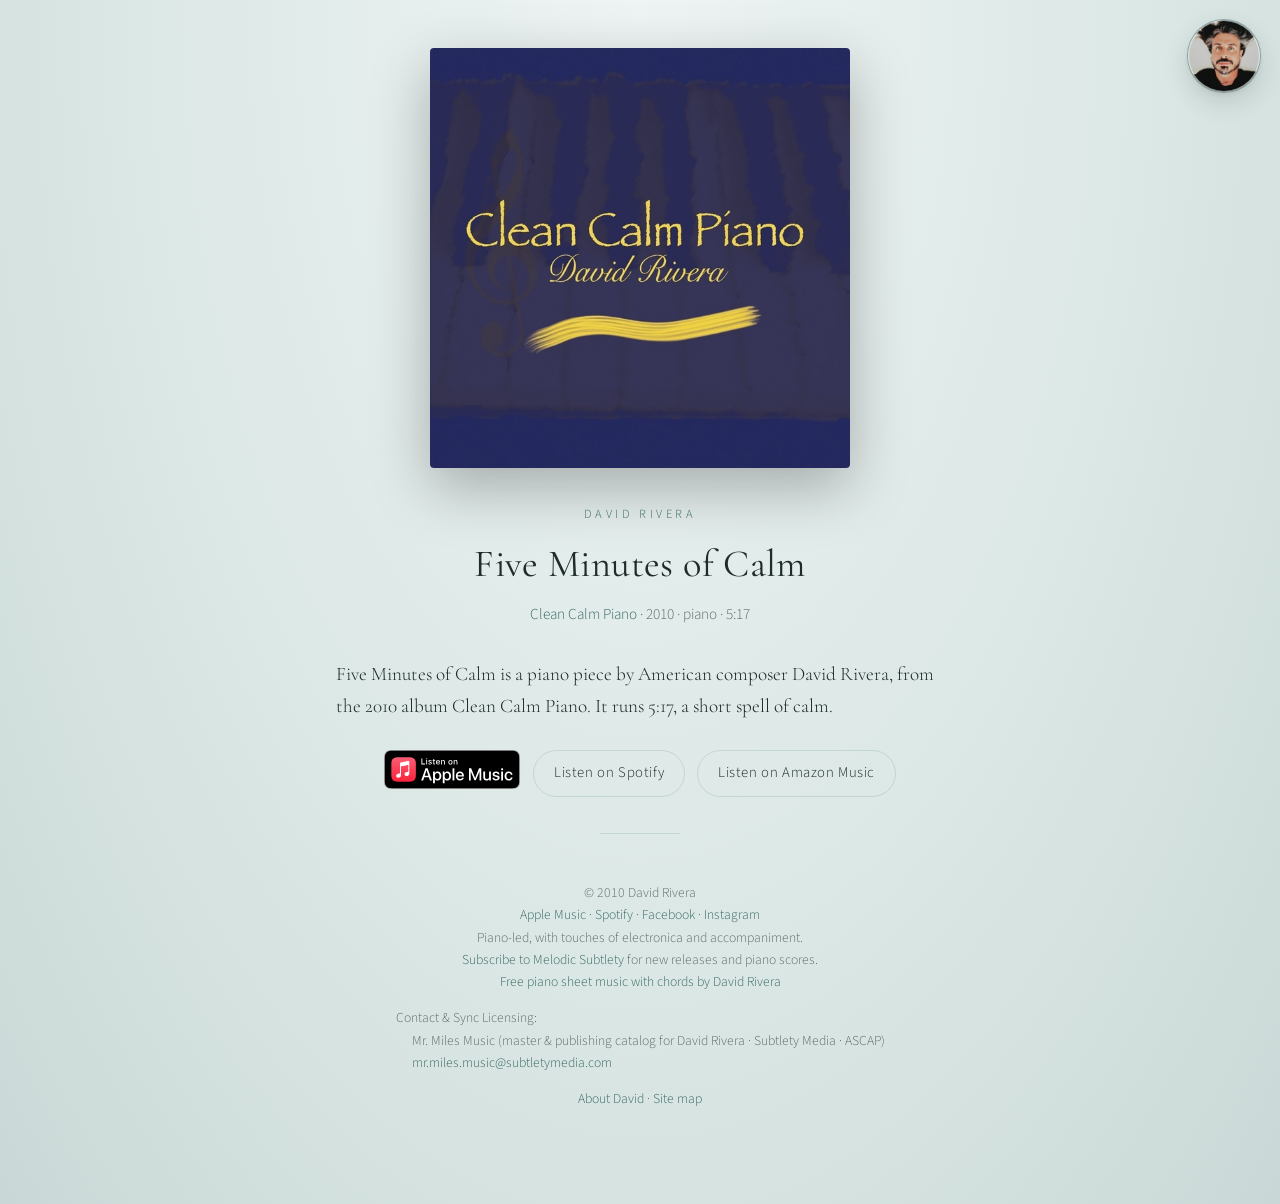
==== five-minutes-of-calm/index.html @ fc0b4970 "Add song pages for four Clean Calm Piano tracks Give Stormless Sea, Five Minutes of Calm, Misty Bree" ====
<!DOCTYPE html>
<html lang="en">
<head>
<meta charset="utf-8">
<link rel="sitemap" type="application/xml" title="Sitemap" href="/sitemap.xml">
<meta name="viewport" content="width=device-width, initial-scale=1">
<link rel="icon" href="/favicon.ico" sizes="any">
<link rel="icon" href="/favicon.svg" type="image/svg+xml">
<link rel="icon" type="image/png" sizes="32x32" href="/favicon-32.png">
<link rel="apple-touch-icon" href="/apple-touch-icon.png">
<title>Five Minutes of Calm · David Rivera · Clean Calm Piano</title>
<meta name="description" content="Five Minutes of Calm is a piano piece by American composer David Rivera, from the 2010 album Clean Calm Piano. It runs 5:17, a short spell of calm.">
<link rel="canonical" href="https://cleancalmpiano.com/five-minutes-of-calm/">
<meta property="og:type" content="music.song">
<meta property="og:site_name" content="David Rivera">
<meta property="og:title" content="Five Minutes of Calm · David Rivera · Clean Calm Piano">
<meta property="og:description" content="Five Minutes of Calm is a piano piece by American composer David Rivera, from the 2010 album Clean Calm Piano. It runs 5:17, a short spell of calm.">
<meta property="og:url" content="https://cleancalmpiano.com/five-minutes-of-calm/">
<meta property="og:image" content="https://cleancalmpiano.com/assets/clean-calm-piano-cover.jpg">
<meta property="og:image:width" content="600">
<meta property="og:image:height" content="600">
<meta property="og:image:alt" content="Cover of Clean Calm Piano by David Rivera: gold title over dark blue piano keys">
<meta property="music:musician" content="https://open.spotify.com/artist/5qoC4NXvjfV3cylbXALzV3">
<meta name="twitter:card" content="summary_large_image">
<meta name="twitter:title" content="Five Minutes of Calm · David Rivera · Clean Calm Piano">
<meta name="twitter:description" content="Five Minutes of Calm is a piano piece by American composer David Rivera, from the 2010 album Clean Calm Piano. It runs 5:17, a short spell of calm.">
<meta name="twitter:image" content="https://cleancalmpiano.com/assets/clean-calm-piano-cover.jpg">
<meta name="twitter:image:alt" content="Cover of Clean Calm Piano by David Rivera: gold title over dark blue piano keys">
<script type="application/ld+json">
{
  "@context": "https://schema.org",
  "@type": "MusicRecording",
  "@id": "https://cleancalmpiano.com/five-minutes-of-calm/#recording",
  "name": "Five Minutes of Calm",
  "url": "https://cleancalmpiano.com/five-minutes-of-calm/",
  "duration": "PT5M17S",
  "position": 11,
  "description": "Five Minutes of Calm is a piano piece by American composer David Rivera, from the 2010 album Clean Calm Piano. It runs 5:17, a short spell of calm.",
  "image": "https://cleancalmpiano.com/assets/clean-calm-piano-cover.jpg",
  "byArtist": {
    "@type": "Person",
    "@id": "https://lackadaisicalperfection.com/about/#david-rivera",
    "name": "David Rivera"
  },
  "inAlbum": {
    "@type": "MusicAlbum",
    "name": "Clean Calm Piano",
    "url": "https://cleancalmpiano.com/"
  }
}
</script>
<link rel="preconnect" href="https://fonts.googleapis.com">
<link rel="preconnect" href="https://fonts.gstatic.com" crossorigin>
<link href="https://fonts.googleapis.com/css2?family=Cormorant+Garamond:ital,wght@0,400;0,500;1,400&family=Source+Sans+3:wght@300;400;500&display=swap" rel="stylesheet">
<style>
  :root {
    --bg1: #eef4f3;
    --bg2: #dce8e6;
    --bg3: #c9d8d6;
    --ink: #1e2c2a;
    --mute: #5d6e6c;
    --glow: #3a6b66;
    --line: rgba(58,107,102,0.16);
  }
  * { box-sizing: border-box; }
  html, body { margin: 0; padding: 0; }
  body {
    background: radial-gradient(ellipse at 50% 0%, var(--bg1) 0%, var(--bg2) 55%, var(--bg3) 100%);
    color: var(--ink);
    font-family: "Source Sans 3", sans-serif;
    font-weight: 300;
    line-height: 1.65;
    min-height: 100vh;
  }
  main { max-width: 720px; margin: 0 auto; padding: 48px 24px 80px; }
  .cover {
    display: block; width: min(420px, 100%); margin: 0 auto 36px;
    border-radius: 4px; box-shadow: 0 20px 60px rgba(0,0,0,0.28);
  }
  h1 {
    font-family: "Cormorant Garamond", serif; font-weight: 400;
    font-size: clamp(1.8rem, 4vw, 2.4rem); text-align: center;
    margin: 0 0 6px; letter-spacing: 0.01em;
  }
  .byline {
    text-align: center; letter-spacing: 0.28em; text-transform: uppercase;
    font-size: 0.78rem; color: var(--glow); margin: 0 0 8px;
  }
  .year { text-align: center; color: var(--mute); font-size: 0.95rem; margin: 0 0 32px; }
  .year a { color: var(--glow); text-decoration: none; }
  .year a:hover { text-decoration: underline; }
  .year a:focus-visible { outline: 2px solid var(--glow); outline-offset: 3px; }
  .album-note {
    font-family: "Cormorant Garamond", serif; font-size: 1.2rem;
    max-width: 38rem; margin: 0 auto 28px;
  }
  .rule { border: 0; border-top: 1px solid var(--line); width: 80px; margin: 36px auto; }
  .actions { display: flex; flex-wrap: wrap; gap: 12px; justify-content: center; margin: 8px 0 36px; }
  .apple-badge { display: inline-block; line-height: 0; }
  .apple-badge img { height: 40px; width: auto; vertical-align: middle; }
  .btn {
    display: inline-block; padding: 10px 20px; border: 1px solid var(--line);
    border-radius: 999px; color: var(--ink); text-decoration: none;
    letter-spacing: 0.04em; font-size: 0.92rem;
  }
  .btn:hover { border-color: var(--glow); }
  footer { text-align: center; color: var(--mute); font-size: 0.85rem; margin-top: 48px; }
  footer a { color: var(--glow); text-decoration: none; }
  .footer-contact {
    display: block;
    width: max-content;
    max-width: 100%;
    margin: 0.85rem auto 0;
    text-align: left;
  }
  .footer-contact p { margin: 0; padding-left: 1rem; }
</style>
<link rel="stylesheet" href="/assets/site-nav.css">
<script src="/assets/site-nav.js" defer></script>
<!-- Meta Pixel Code -->
<script>
!function(f,b,e,v,n,t,s)
{if(f.fbq)return;n=f.fbq=function(){n.callMethod?
n.callMethod.apply(n,arguments):n.queue.push(arguments)};
if(!f._fbq)f._fbq=n;n.push=n;n.loaded=!0;n.version='2.0';
n.queue=[];t=b.createElement(e);t.async=!0;
t.src=v;s=b.getElementsByTagName(e)[0];
s.parentNode.insertBefore(t,s)}(window, document,'script',
'https://connect.facebook.net/en_US/fbevents.js');
fbq('init', '257777058255900');
fbq('track', 'PageView');
</script>
<noscript><img height="1" width="1" alt="" style="display:none"
src="https://www.facebook.com/tr?id=257777058255900&ev=PageView&noscript=1"
/></noscript>
<!-- End Meta Pixel Code -->
</head>
<body>
<a class="skip-link" href="#content">Skip to content</a>
<main id="content">
  <img class="cover" src="/assets/clean-calm-piano-cover.jpg" alt="Cover of Clean Calm Piano by David Rivera: gold title over dark blue piano keys">
  <p class="byline">David Rivera</p>
  <h1>Five Minutes of Calm</h1>
  <p class="year"><a href="/">Clean Calm Piano</a> · 2010 · piano · 5:17</p>
  <p class="album-note">Five Minutes of Calm is a piano piece by American composer David Rivera, from the 2010 album Clean Calm Piano. It runs 5:17, a short spell of calm.</p>
  <div class="actions">
    <a class="apple-badge" href="https://music.apple.com/us/album/clean-calm-piano/409062605?ls=1" target="_blank" rel="noopener"><img src="/listen-on-apple-music.svg" alt="Listen on Apple Music" height="40"></a>
    <a class="btn" href="https://open.spotify.com/album/0KD95YpNKPaDFf7gcsVfus" target="_blank" rel="noopener">Listen on Spotify</a>
    <a class="btn" href="https://music.amazon.com/albums/B004FZR9SC" target="_blank" rel="noopener">Listen on Amazon Music</a>
  </div>
  <hr class="rule">
  <footer>
    © 2010 David Rivera
    <br>
    <a href="https://music.apple.com/us/artist/david-rivera/1325691064?ls=1" target="_blank" rel="noopener">Apple Music</a>
    ·
    <a href="https://open.spotify.com/artist/5qoC4NXvjfV3cylbXALzV3" target="_blank" rel="noopener">Spotify</a>
    ·
    <a href="https://www.facebook.com/pianoincolors" target="_blank" rel="noopener" aria-label="David and his Piano on Facebook">Facebook</a>
    ·
    <a href="https://www.instagram.com/pianodavid1492/" target="_blank" rel="noopener" aria-label="David Rivera on Instagram">Instagram</a><br>
    Piano-led, with touches of electronica and accompaniment.
    <br>
    <a href="https://lackadaisicalperfection.com/subscribe/">Subscribe to Melodic Subtlety</a> for new releases and piano scores.
    <br>
    <a href="https://lackadaisicalperfection.com/scores/">Free piano sheet music with chords by David Rivera</a>
    <div class="footer-contact">
      Contact &amp; Sync Licensing:
      <p>Mr. Miles Music (master &amp; publishing catalog for David Rivera · Subtlety Media · ASCAP)</p>
      <p><a href="mailto:mr.miles.music@subtletymedia.com">mr.miles.music@subtletymedia.com</a></p>
    </div>
    <p class="footer-stores"><a href="https://lackadaisicalperfection.com/about/">About David</a> · <a href="/sitemap/">Site map</a></p>
  </footer>
</main>
<!-- GoatCounter: privacy-friendly page view + score-download counts (no cookies). -->
<script>window.goatcounter = {path: function(p) { return location.host + p }}</script>
<script data-goatcounter="https://subtletymedia.goatcounter.com/count" async src="https://gc.zgo.at/count.js"></script>
</body>
</html>
---- assets/site-nav.css ----
/* Photo button and page menu. Colors follow this album page. */
:root {
  --nav-ink: var(--ink, #1e2c2a);
  --nav-glow: var(--glow, #3a6b66);
  --nav-paper: #f7fbfa;
  --nav-line: rgba(58, 107, 102, 0.28);
  --nav-size: 72px;
  --nav-inset: 20px;
}

.nav-toggle {
  position: fixed;
  z-index: 40;
  top: max(var(--nav-inset), env(safe-area-inset-top, 0px));
  right: max(var(--nav-inset), env(safe-area-inset-right, 0px));
  width: var(--nav-size);
  height: var(--nav-size);
  margin: 0;
  padding: 0;
  border: 0;
  border-radius: 50%;
  background: var(--bg2, #dce8e6);
  cursor: pointer;
  overflow: hidden;
  touch-action: manipulation;
  -webkit-tap-highlight-color: transparent;
  box-shadow:
    0 10px 26px rgba(30, 44, 42, 0.16),
    0 2px 6px rgba(30, 44, 42, 0.08),
    0 0 0 1px rgba(58, 107, 102, 0.45);
  transition: box-shadow 0.28s ease;
}

.nav-toggle img {
  display: block;
  width: 100%;
  height: 100%;
  object-fit: cover;
  border-radius: 50%;
}

.nav-toggle::after {
  content: "";
  position: absolute;
  inset: 0;
  border-radius: 50%;
  pointer-events: none;
  box-shadow: inset 0 0 0 1px rgba(255, 255, 255, 0.55);
}

.nav-toggle:hover {
  box-shadow:
    0 12px 30px rgba(30, 44, 42, 0.2),
    0 2px 6px rgba(30, 44, 42, 0.1),
    0 0 0 1px rgba(58, 107, 102, 0.72);
}

.nav-toggle[aria-expanded="true"] {
  box-shadow:
    0 10px 26px rgba(30, 44, 42, 0.16),
    0 2px 6px rgba(30, 44, 42, 0.08),
    0 0 0 1px rgba(58, 107, 102, 0.9);
}

.nav-toggle:focus {
  outline: none;
}

.nav-toggle:focus-visible {
  outline: 2px solid var(--nav-glow);
  outline-offset: 4px;
}

.site-menu {
  position: fixed;
  z-index: 39;
  top: calc(max(var(--nav-inset), env(safe-area-inset-top, 0px)) + var(--nav-size) + 14px);
  right: max(var(--nav-inset), env(safe-area-inset-right, 0px));
  width: min(17.5rem, calc(100vw - 28px - env(safe-area-inset-left, 0px) - env(safe-area-inset-right, 0px)));
  max-height: calc(100vh - var(--nav-size) - var(--nav-inset) - 36px);
  max-height: calc(100dvh - var(--nav-size) - var(--nav-inset) - 36px - env(safe-area-inset-bottom, 0px));
  margin: 0;
  padding: 0;
  overflow: auto;
  overscroll-behavior: contain;
  background: rgba(247, 251, 250, 0.96);
  border: 1px solid var(--nav-line);
  border-radius: 10px;
  box-shadow: 0 16px 40px rgba(30, 44, 42, 0.12);
  backdrop-filter: blur(12px);
  -webkit-backdrop-filter: blur(12px);
  opacity: 0;
  transform: translateY(-8px);
  transition: opacity 0.28s ease, transform 0.28s ease;
}

.site-menu ul {
  list-style: none;
  margin: 0;
  padding: 0.45rem 0;
}

.site-menu.is-open {
  opacity: 1;
  transform: translateY(0);
}

.site-menu a {
  display: block;
  padding: 0.72rem 1.35rem;
  color: var(--nav-ink);
  font-family: "Cormorant Garamond", "Palatino Linotype", Palatino, Georgia, serif;
  font-size: 1.4rem;
  font-weight: 400;
  letter-spacing: 0.01em;
  line-height: 1.25;
  text-decoration: none;
}

.site-menu a:hover {
  color: var(--nav-glow);
  background: rgba(58, 107, 102, 0.06);
}

.site-menu a:focus {
  outline: none;
}

.site-menu a:focus-visible {
  outline: 2px solid var(--nav-glow);
  outline-offset: -3px;
  color: var(--nav-glow);
}

@media (max-width: 760px) {
  :root {
    --nav-size: 64px;
    --nav-inset: 14px;
  }

  body > main {
    padding-top: calc(var(--nav-size) + var(--nav-inset) + 18px);
  }
}

.menu-albums {
  border-top: 1px solid var(--nav-line);
  padding-bottom: 0.35rem;
}

.menu-albums h2 {
  margin: 0;
  padding: 0.7rem 1rem 0.2rem;
  font-family: "Source Sans 3", sans-serif;
  font-size: 0.72rem;
  font-weight: 400;
  letter-spacing: 0.2em;
  text-transform: uppercase;
  line-height: 1.4;
  color: var(--mute, #5d6e6c);
}

.menu-albums ul {
  padding-top: 0.15rem;
  padding-bottom: 0.35rem;
}

.site-menu .menu-albums a,
.site-menu .menu-albums .is-here {
  display: flex;
  align-items: center;
  gap: 0.7rem;
  box-sizing: border-box;
  padding: 0.38rem 1rem;
  color: var(--nav-ink);
  font-family: "Cormorant Garamond", "Palatino Linotype", Palatino, Georgia, serif;
  font-size: 1.12rem;
  font-weight: 400;
  letter-spacing: 0.01em;
  line-height: 1.2;
}

.site-menu .menu-albums .is-here {
  color: var(--mute, #5d6e6c);
}

.menu-albums img {
  width: 48px;
  height: 48px;
  flex: 0 0 48px;
  object-fit: cover;
  border-radius: 2px;
  box-shadow: 0 0 0 1px rgba(58, 107, 102, 0.2);
}

.menu-albums .is-here img {
  opacity: 0.78;
}

.menu-albums .album-copy {
  min-width: 0;
}

.menu-albums .album-title,
.menu-albums .album-here {
  display: block;
}

.menu-albums .album-here {
  margin-top: 0.12rem;
  font-family: "Source Sans 3", sans-serif;
  font-size: 0.72rem;
  font-weight: 400;
  letter-spacing: 0.04em;
  line-height: 1.3;
  color: var(--mute, #5d6e6c);
}

@media (max-width: 760px) {
  .site-menu {
    width: min(24rem, calc(100vw - 28px - env(safe-area-inset-left, 0px) - env(safe-area-inset-right, 0px)));
  }

  .menu-albums ul {
    display: grid;
    grid-template-columns: 1fr 1fr;
    gap: 0.85rem 0.7rem;
    padding: 0.35rem 0.9rem 0.75rem;
  }

  .site-menu .menu-albums a,
  .site-menu .menu-albums .is-here {
    flex-direction: column;
    align-items: flex-start;
    gap: 0.4rem;
    width: 100%;
    padding: 0;
    font-size: 1.05rem;
  }
}

@media (prefers-reduced-motion: reduce) {
  .nav-toggle,
  .site-menu {
    transition: none;
  }

  .site-menu {
    transform: none;
  }
}

/* Off-screen until focused, then fixed, so it never shifts the cover. */
.skip-link {
  position: absolute;
  width: 1px;
  height: 1px;
  padding: 0;
  margin: -1px;
  overflow: hidden;
  clip: rect(0, 0, 0, 0);
  white-space: nowrap;
  border: 0;
}
.skip-link:focus {
  position: fixed;
  z-index: 50;
  top: 12px;
  left: 12px;
  width: auto;
  height: auto;
  margin: 0;
  padding: 0.55rem 0.9rem;
  overflow: visible;
  clip: auto;
  background: var(--nav-glow);
  color: var(--nav-paper, #fff);
  font-family: "Source Sans 3", sans-serif;
  font-size: 0.95rem;
  font-weight: 500;
  line-height: 1.2;
  text-decoration: none;
  border-radius: 4px;
}
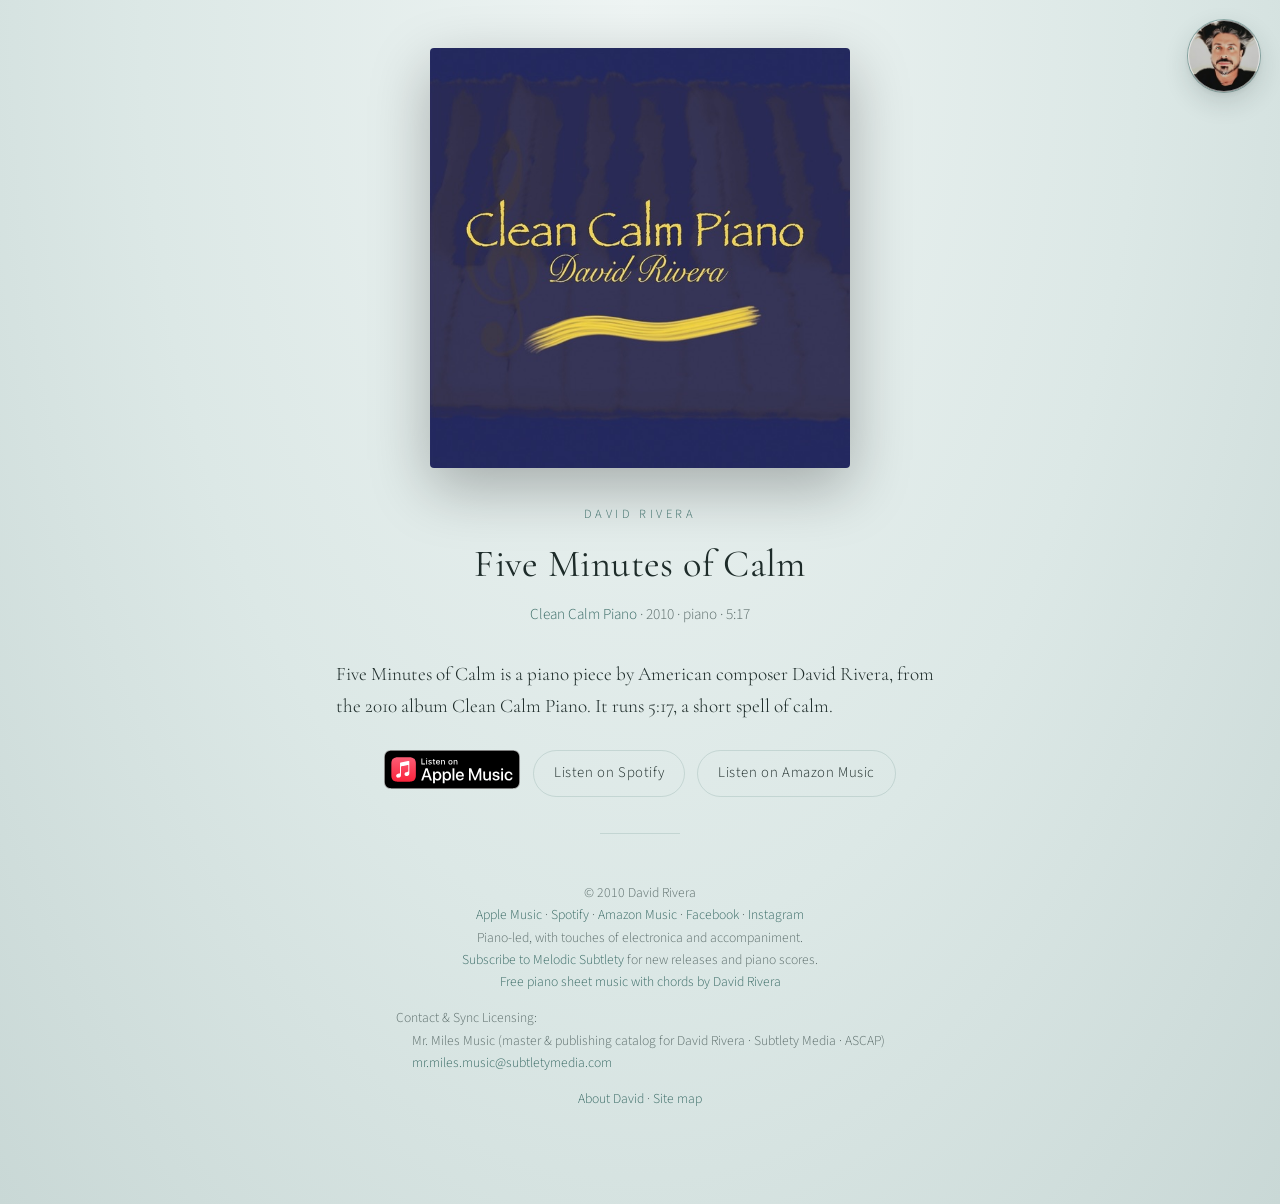
==== commit 2e1e9db6: "Reserve image space and add David Rivera's Amazon Music page Give the album cover and the Apple Musi" ====
--- a/five-minutes-of-calm/index.html
+++ b/five-minutes-of-calm/index.html
@@ -74,7 +74,8 @@
   }
   main { max-width: 720px; margin: 0 auto; padding: 48px 24px 80px; }
   .cover {
-    display: block; width: min(420px, 100%); margin: 0 auto 36px;
+    display: block; width: min(420px, 100%); height: auto; aspect-ratio: 1 / 1;
+    margin: 0 auto 36px;
     border-radius: 4px; box-shadow: 0 20px 60px rgba(0,0,0,0.28);
   }
   h1 {
@@ -97,7 +98,7 @@
   .rule { border: 0; border-top: 1px solid var(--line); width: 80px; margin: 36px auto; }
   .actions { display: flex; flex-wrap: wrap; gap: 12px; justify-content: center; margin: 8px 0 36px; }
   .apple-badge { display: inline-block; line-height: 0; }
-  .apple-badge img { height: 40px; width: auto; vertical-align: middle; }
+  .apple-badge img { height: 40px; width: auto; aspect-ratio: 140.62 / 41; vertical-align: middle; }
   .btn {
     display: inline-block; padding: 10px 20px; border: 1px solid var(--line);
     border-radius: 999px; color: var(--ink); text-decoration: none;
@@ -138,13 +139,13 @@
 <body>
 <a class="skip-link" href="#content">Skip to content</a>
 <main id="content">
-  <img class="cover" src="/assets/clean-calm-piano-cover.jpg" alt="Cover of Clean Calm Piano by David Rivera: gold title over dark blue piano keys">
+  <img class="cover" src="/assets/clean-calm-piano-cover.jpg" width="600" height="600" alt="Cover of Clean Calm Piano by David Rivera: gold title over dark blue piano keys">
   <p class="byline">David Rivera</p>
   <h1>Five Minutes of Calm</h1>
   <p class="year"><a href="/">Clean Calm Piano</a> · 2010 · piano · 5:17</p>
   <p class="album-note">Five Minutes of Calm is a piano piece by American composer David Rivera, from the 2010 album Clean Calm Piano. It runs 5:17, a short spell of calm.</p>
   <div class="actions">
-    <a class="apple-badge" href="https://music.apple.com/us/album/clean-calm-piano/409062605?ls=1" target="_blank" rel="noopener"><img src="/listen-on-apple-music.svg" alt="Listen on Apple Music" height="40"></a>
+    <a class="apple-badge" href="https://music.apple.com/us/album/clean-calm-piano/409062605?ls=1" target="_blank" rel="noopener"><img src="/listen-on-apple-music.svg" alt="Listen on Apple Music" width="141" height="41"></a>
     <a class="btn" href="https://open.spotify.com/album/0KD95YpNKPaDFf7gcsVfus" target="_blank" rel="noopener">Listen on Spotify</a>
     <a class="btn" href="https://music.amazon.com/albums/B004FZR9SC" target="_blank" rel="noopener">Listen on Amazon Music</a>
   </div>
@@ -155,6 +156,8 @@
     <a href="https://music.apple.com/us/artist/david-rivera/1325691064?ls=1" target="_blank" rel="noopener">Apple Music</a>
     ·
     <a href="https://open.spotify.com/artist/5qoC4NXvjfV3cylbXALzV3" target="_blank" rel="noopener">Spotify</a>
+    ·
+    <a href="https://music.amazon.com/artists/B0HJF4T4QZ" target="_blank" rel="noopener">Amazon Music</a>
     ·
     <a href="https://www.facebook.com/pianoincolors" target="_blank" rel="noopener" aria-label="David and his Piano on Facebook">Facebook</a>
     ·
